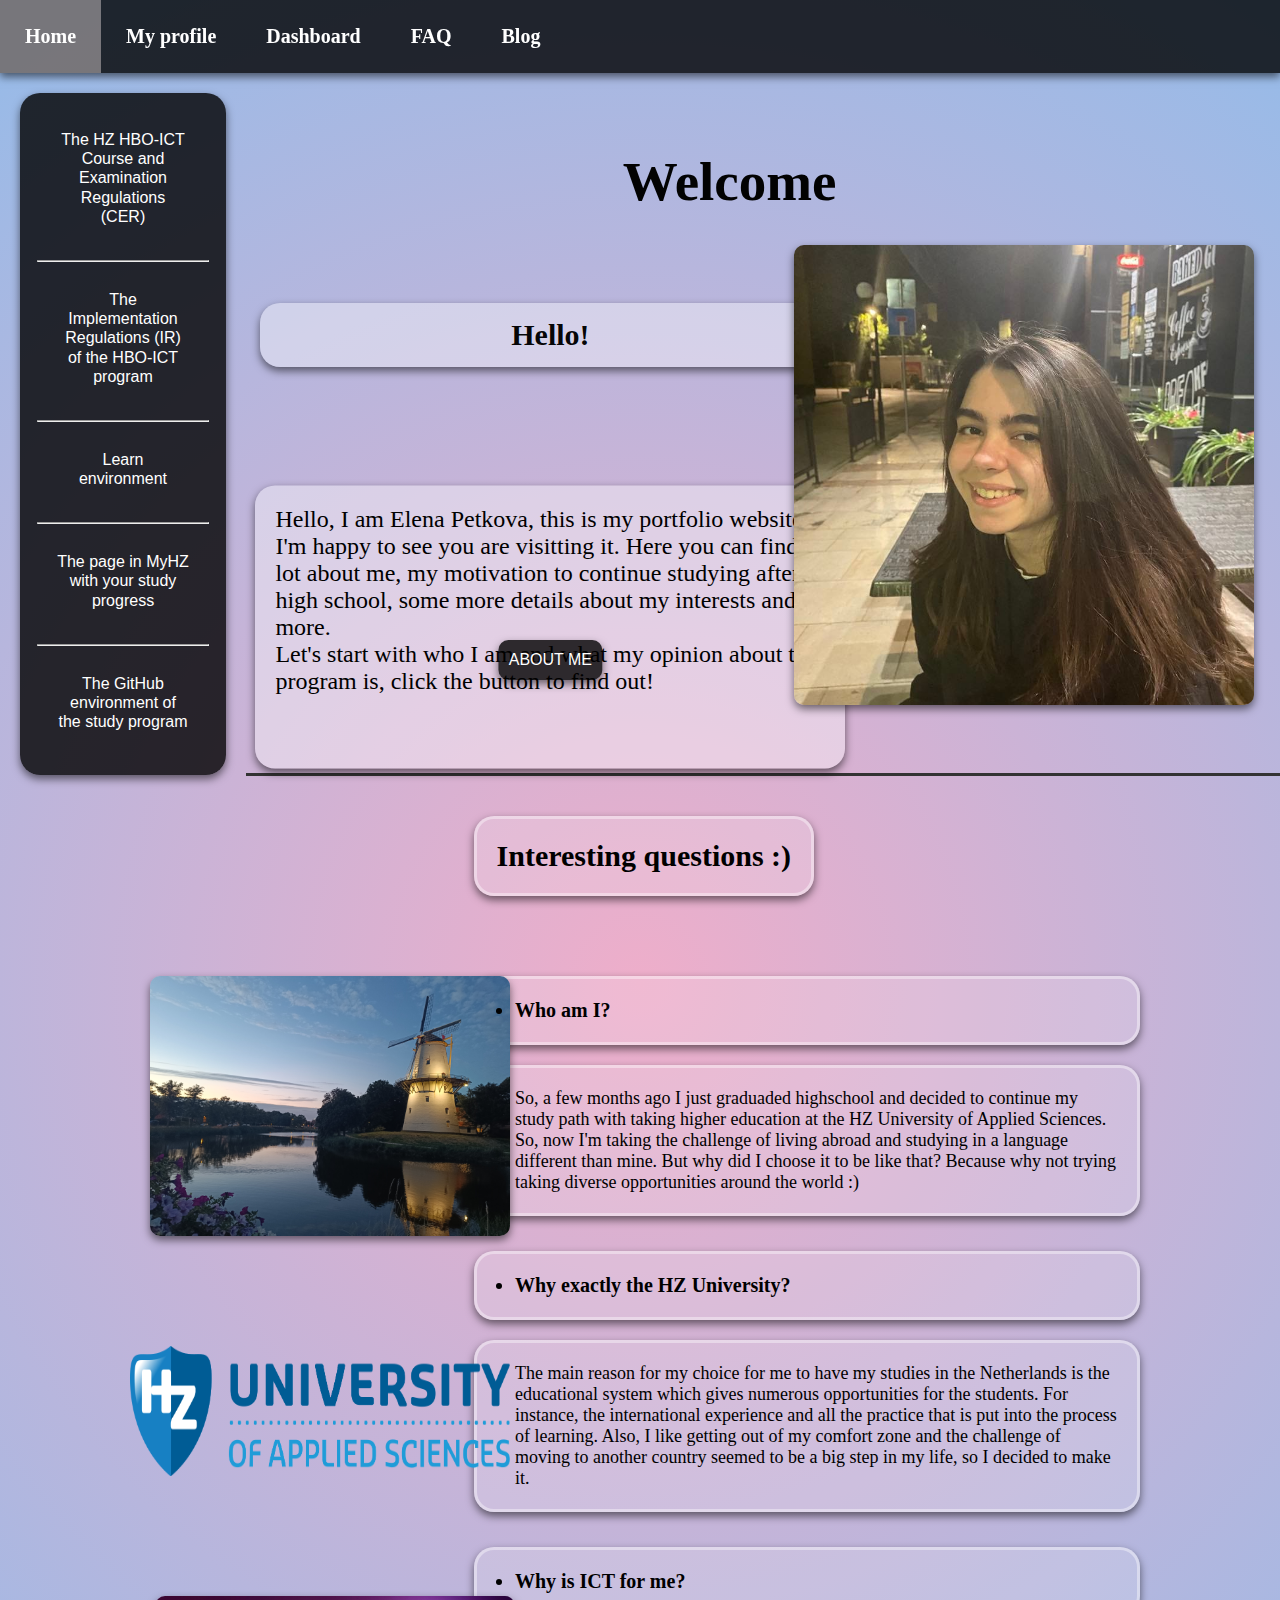
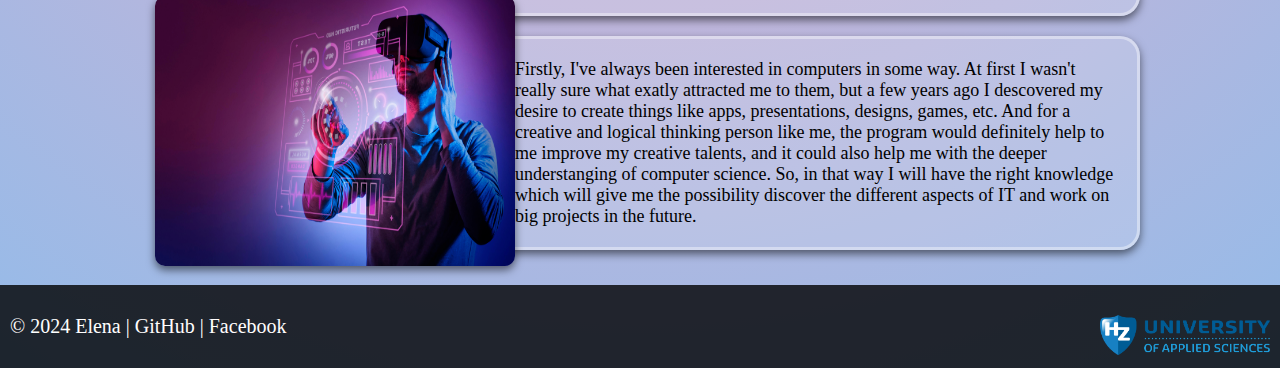
==== index.html @ 94bda532 "new file:   blog-pages-style.css 	modified:   blog/first-feedback.html 	modified:   blog/ict-field-w" ====
<!DOCTYPE html>
<html lang="en">

<head>
  <link rel="stylesheet" href="style.css">
  <meta charset="UTF-8">
  <meta name="viewport" content="width=device-width, initial-scale=1.0">
  <meta http-equiv="X-UA-Compatible" content="ie=edge">
  <title>index</title>
</head>

<body>
  <nav class="navbar">
    <div class="navdiv">
      <ul>
        <li> <a href="index.html" class="active">Home</a> </li>
        <li> <a href="profile.html">My profile</a> </li>
        <li> <a href="dashboard.html">Dashboard</a> </li>
        <li> <a href="faq.html">FAQ</a> </li>
        <li>
          <a href="blog.html">Blog</a>
          <ul class="dropdown">
            <li> <a href="blog/ict-field-work.html">ICT field Work</a> </li>
            <li> <a href="blog/first-feedback.html">First Feedback</a> </li>
            <li> <a href="blog/personal-swot-analysis.html">Personal SWOT Analysis</a> </li>
            <li> <a href="blog/programming-experience.html">Programming experience</a> </li>
            <li> <a href="blog/study-choice-activities.html">Study-choice-activities</a> </li>
          </ul>

      </ul>
    </div>
  </nav>
  <div class="background-container-index-page">
    <aside>
      <div class="navbar-aside">
        <ul>
          <li> <a href="https://oer.hz.nl/6978cdea-fb31-430b-9bf9-63206aa07754#111-course-and-examination-regulations"
              target="_blank" rel="noopener noreferrer">The HZ HBO-ICT Course and Examination Regulations (CER)</a></li>
          <hr>
          <li> <a
              href="https://oer.hz.nl/6978cdea-fb31-430b-9bf9-63206aa07754#chapter-2-implementation-regulation-hz-cer"
              target="_blank" rel="noopener noreferrer">The Implementation Regulations (IR) of the HBO-ICT program</a>
          </li>
          <hr>
          <li> <a href="https://learn.hz.nl/my/" target="_blank" rel="noopener noreferrer">Learn environment</a></li>
          <hr>
          <li> <a href="https://hz.osiris-student.nl/voortgang" target="_blank" rel="noopener noreferrer">The page in
              MyHZ with your study progress</a></li>
          <hr>
          <li> <a href="https://github.com/HZ-HBO-ICT" target="_blank" rel="noopener noreferrer">The GitHub environment
              of the study program</a></li>
        </ul>
      </div>
    </aside>
  </div>

  <h2 id="welcome-header"> Welcome </h2>
  <h1 id="hello-header">Hello!</h1>
  <p id="introduction-paragraph">
    Hello, I am Elena Petkova, this is my portfolio website. I'm happy to see you are visitting it. Here you can find a
    lot about me, my
    motivation to continue studying after high school, some more details about my interests and more.
    <br>
    Let's start with who I am and what my opinion about the program is, click the button to find out! <br><br><br>
  </p>
  <img id="me-photo" src="images/picture_of_me.jpg" alt="elena-petkova" title="elena-petkova">
  <a href="#line">
    <button id="ict-button" type="button">ABOUT ME</button>
  </a>
  <hr id="line">

  <h2 id="int-qna-header">Interesting questions :)</h2>
  <main>
    <img id="netherlands-photo" src="images/netherlands.jpg" alt="The Netherlands" title="The Netherlands">
    <a href="https://hz.nl/" target="_blank">
      <img id="hz-logo-app-sciences" src="images/hz-university-of-applied-sciences.png"
        alt="HZ University of Applied Scinces" title="HZ University of Applied Sciences">
    </a>
    <img id="digital-picture" src="images/digital-index-pic.jpg" alt="ICT" title="ICT">
    <section class="main-content">
      <ul>
        <h3>
          <li>Who am I?</li>
        </h3>
        <p>
          So, a few months ago I just graduaded highschool and decided to continue my study path with taking higher
          education
          at the HZ University of Applied Sciences. So, now I'm taking the challenge of living abroad and studying in a
          language different than mine. But why did I choose it to be like that? Because why not trying taking diverse
          opportunities around the world :)
        </p>
        <h3>
          <li>Why exactly the HZ University?</li>
        </h3>
        <p>
          The main reason for my choice for me to have my studies in the Netherlands is the educational system which
          gives numerous opportunities for the students. For instance, the international experience and all the practice
          that is put into the process
          of learning. Also, I like getting out of my comfort zone and the challenge of moving to another country seemed
          to be a big step in my life, so I decided to make it.
        </p>
        <h3>
          <li>Why is ICT for me?</li>
        </h3>
        <p>
          Firstly, I've always been interested in computers in some way. At first I wasn't really sure what exatly
          attracted me to them, but a few years ago I descovered my desire to create things like apps, presentations,
          designs, games, etc. And for a creative and logical thinking person like me, the program would definitely help
          to me improve my creative talents, and it could also help me with the deeper understanging of computer
          science. So,
          in that way I will have the right knowledge which will give me the possibility discover the different aspects
          of IT and work on big projects in the future.
        </p>
      </ul>
    </section>
  </main>
</body>
<footer>
  <p>&copy; 2024 Elena |
    <a href="https://github.com/Elena9990" target="_blank">GitHub</a> |
    <a href="https://www.facebook.com/profile.php?id=100008649525337" target="_blank">Facebook</a>
    <a href="https://hz.nl/" target="_blank">
      <img src="../images/hz-university-of-applied-sciences.png">
    </a>
  </p>
</footer>
</html>
---- style.css ----
body {
    background: radial-gradient(circle, rgba(238, 174, 202, 1) 0%, rgba(148, 187, 233, 1) 100%);
    font-family: 'comic sans ms';
    font-size: 20px;
    margin: 0px;
    flex-direction: column;
}

h1 {
    text-align: center;
}


/*navigation bar*/
.navbar {
    position: sticky;
    top: 0;
    z-index: 1000;
    width: 100%;
}

.navbar ul {
    overflow: hidden;
    list-style-type: none;
    background-color: #000000cd;
    box-shadow: 0 4px 8px rgba(0, 0, 0, 0.538);
    font-family: calibri;
    padding: 0px;
    margin: 0px;
    text-decoration-color: white;
    font-weight: bold;
    font-family: 'comic sans ms';

}

.navdiv a {
    color: white;
    text-decoration: none;
    padding: 25px;
    display: block;
    text-align: center;
}

.navdiv a:hover {
    background-color: rgb(45, 45, 45);
}

.navdiv a.active {
    background-color: #ede2df6e; 
}

.navdiv li {
    float: left;
}


/*dropdown menu*/
ul li ul.dropdown {
    width: 66%;
    background: rgba(0, 0, 0, 0.249);
    box-shadow: 0 4px 8px rgba(0, 0, 0, 0.538);
    position: absolute;
    z-index: 999;
    display: none;
}

ul li ul.dropdown li {
    display: block;
}

ul li:hover ul.dropdown {
    display: block;
}

ul li a:hover {
    background-color: #000000;
}

ul li ul.dropdown li a {
    font-size: 15px;
    color: white;
}

/*aside menu*/
aside {
    width: 15%;
    margin: 20px;
    float: left;
    background-color: #000000cd;
    box-shadow: 0 4px 8px rgba(0, 0, 0, 0.538);
    padding: 7px;
    padding-bottom: 0;
    border-radius: 20px;
    font-family: 'comic sans ms', sans-serif;
    font-size: 16px;
    line-height: 1.2;
}

.navbar-aside {
    margin: 0;
    padding: 0;
}

.navbar-aside ul {
    list-style: none;
    margin: 0;
    padding: 10px;
}

.navbar-aside ul li {
    margin-bottom: 14px;
    padding: 20px;
    text-align: center;
    border-radius: 20px;
}

.navbar-aside ul li a {
    font-size: 16px;
    text-decoration: none;
    color: white;
}

.navbar-aside ul li a:hover {
    background-color: #303030;
}

.navbar-aside ul li:hover {
    background-color: #303030;
    border-radius: 20px;
}

/*index page*/
.background-container-index-page {

    background-image: url('images/newest_one-transformed.jpeg');
    background-size: cover;
    background-position: center;
    background-repeat: no-repeat;
    height: 700px;
}

#welcome-header {
    position: absolute;
    top: 15%;
    left: 57%;
    transform: translate(-50%, -50%);
    color: rgba(0, 0, 0, 0.992);
    text-align: center;
    font-size: 55px;
}

#hello-header {
    background-color: rgba(255, 255, 255, 0.382);
    box-shadow: 0 4px 8px rgba(0, 0, 0, 0.538);
    border-radius: 20px;
    padding: 15px;
    width: 550px;
    position: absolute;
    top: 35%;
    left: 43%;
    transform: translate(-50%, -50%);
    color: rgba(0, 0, 0, 0.992);
    text-align: center;
    font-size: 30px;
}

#introduction-paragraph {
    background-color: rgba(255, 255, 255, 0.382);
    box-shadow: 0 4px 8px rgba(0, 0, 0, 0.538);
    border-radius: 20px;
    padding: 20px;
    width: fit-content;
    position: absolute;
    max-width: 550px;
    top: 67%;
    left: 43%;
    transform: translate(-50%, -50%);
    color: rgb(0, 0, 0);
    text-align: left;
    font-size: 24px;

}

#me-photo {
    box-shadow: 0 4px 8px rgba(0, 0, 0, 0.538);
    position: absolute;
    top: 475px;
    left: 80%;
    transform: translate(-50%, -50%);
    height: 460px;
    width: 460px;
    border-radius: 10px;
}

#ict-button {
    position: absolute;
    box-shadow: 0 4px 8px rgba(0, 0, 0, 0.538);
    width: fit-content;
    height: 40px;
    left: 43%;
    top: 660px;
    transform: translate(-50%, -50%);
    background-color: #000000cd;
    border: none;
    color: white;
    padding: 10px;
    text-align: center;
    font-size: 16px;
    cursor: pointer;
    border-radius: 10px;

}

#line {
    border: black;
    height: 3px;
    color: #333;
    background-color: #333;
    margin-top: 0px;
}

#int-qna-header {
    background-color: #ffffff27;
    box-shadow: 0 4px 8px rgba(0, 0, 0, 0.538);
    border-radius: 20px;
    border-style: solid;
    border-color: #ffffff65;
    padding: 20px;
    max-width: fit-content;
    margin-left: 37%;
    margin-bottom: 20px;
    margin-top: 40px;
}

#netherlands-photo {
    width: 360px;
    height: 260px;
    float: left;
    margin-left: 150px;
    margin-top: 0;
    border-radius: 10px;
    box-shadow: 0 4px 8px rgba(0, 0, 0, 0.538);
}

#hz-logo-app-sciences {
    width: 380px;
    height: 130px;
    float: left;
    margin-left: -380px;
    margin-top: 370px;
    border-radius: 10px;
}

#digital-picture {
    width: 360px;
    height: 270px;
    float: left;
    margin-left: -355px;
    margin-top: 620px;
    border-radius: 10px;
    box-shadow: 0 4px 8px rgba(0, 0, 0, 0.538);
}

.main-content {
    margin-top: 80px;
    max-width: fit-content;
}

.main-content h3 {
    background-color: #ffffff27;
    box-shadow: 0 4px 8px rgba(0, 0, 0, 0.538);
    border-radius: 20px;
    border-style: solid;
    border-color: #ffffff65;
    padding: 20px;
    max-width: 50%;
    margin-left: 35%;
    margin-bottom: 20px;
    font-size: 20px;
    margin-top: 10px;
}

.main-content ul li {
    margin-left: 10px;
    margin-bottom: 0px;
}

.main-content p {
    background-color: #ffffff27;
    box-shadow: 0 4px 8px rgba(0, 0, 0, 0.538);
    border-radius: 20px;
    border-style: solid;
    border-color: #ffffff65;
    padding: 20px;
    max-width: 50%;
    margin-left: 35%;
    margin-bottom: 35px;
    font-size: 18px;
    margin-top: 10px;
}


/*profile page*/
#profile-header {
    background-color: #ffffff2f;
    border-radius: 20px;
    box-shadow: 0 4px 8px rgba(0, 0, 0, 0.538);
    width: fit-content;
    float: center;
    padding: 15px;
    margin-left: 49%;
}

.profile-page-main {
    background-color: #ffffff2f;
    border-radius: 20px;
    padding: 10px;
    box-shadow: 0 4px 8px rgba(0, 0, 0, 0.538);
    text-align: left;
    width: 75%;
    margin-left: 20%;
    margin-right: 25%;
    margin-bottom: 50px;
}

.profile-info-div ul li {
    width: 250px;
}

.profile-info-div {
    font-family: 'comic sans ms';
    padding-left: 20px;
}

#Characteristics-header {
    border-style: ridge;
    border-color: #000000;
    box-shadow: 0 4px 8px rgba(0, 0, 0, 0.538);
    border-radius: 10px;
    border-width: 2px;
    width: fit-content;
    padding: 5px;
}

.profile-page-images {
    margin-left: 320px;
    margin-top: -35%;
}

.profile-page-images img {
    width: 250px;
    margin: 5px;
    margin-top: 25px;
    border-radius: 10px;
}

#inner-me-header{
    border-style: ridge;
    border-color: #000000;
    box-shadow: 0 4px 8px rgba(0, 0, 0, 0.538);
    border-radius: 10px;
    border-width: 2px;
    width: fit-content;
    padding: 5px;
}

#hobbies-header{
    border-style: ridge;
    border-color: #000000;
    box-shadow: 0 4px 8px rgba(0, 0, 0, 0.538);
    border-radius: 10px;
    border-width: 2px;
    width: fit-content;
    padding: 5px;
}

#profile-hr {
    border-color: #000000;
}

.div-videos {
    font-family: calibri;
    padding: 20px;
    margin: 8%;
    margin-bottom: 0;
    margin-top: 0;
}

#watch-videos-header {
    text-align: center;
    margin-bottom: 30px;
    background-color: #010000e3;
    box-shadow: 0 4px 8px rgba(0, 0, 0, 0.538);
    color: #dddddd;
    padding: 20px;
    width: fit-content;
    margin-left: 20%;
    border-radius: 5px;
    margin-top: 0;
}

iframe {
    border-radius: 30px;
    padding: 2px;
    box-shadow: 0 4px 8px rgba(0, 0, 0, 0.538);
}

.descriptions-section {
    margin-left: 60%;
    margin-top: -105%;
    font-family: 'comic sans ms';
    font-size: 17px;
}

.descriptions-section p {
    margin-bottom: 50px;
}

#video-header {
    box-shadow: 0 4px 8px rgba(0, 0, 0, 0.538);
    border-style: ridge;
    border-color: #000000;
    border-radius: 10px;
    border-width: 2px;
    width: fit-content;
    padding: 5px;
}

/*dashboard page*/
#dashboard-header {
    background-color: #ffffff27;
    box-shadow: 0 4px 8px rgba(0, 0, 0, 0.538);
    border-radius: 20px;
    width: fit-content;
    float: center;
    margin-left: 50%;
    padding: 15px;
}

.dashboard-main {
    max-width: 75%;
    float: right;
}

.dashboard-table {
    border-collapse: collapse;
    font-size: 0.9em;
    font-family: 'comic sans ms', sans-serif;
    min-width: 400px;
    box-shadow: 0 4px 8px rgba(0, 0, 0, 0.538);
    margin-top: 5px;
    margin-bottom: 20px;
    text-align: center;
    margin-right: 10%;
}

.dashboard-table th {
    padding: 22px;
    text-align: left;
}

.dashboard-table tr {
    border-bottom: 1px solid #dddddd;
}

.dashboard-table tr:last-of-type {
    border-bottom: 2px solid #000000;
}

.dashboard-table td {
    padding: 22px;
    text-align: left;
}

#dash-thead-1 {
    background-color: #000000c7;
    color: #ffffff;
    text-align: center;
}

#dash-thead-1 td {
    padding: 15px;
    text-align: center;
}

#quartile-td {
    text-align: center;
}

#grade-input{
    background-color: #ddddddc1;
}

.progress-bar {
    background-color: rgba(0, 0, 0, 0.819);
    border-radius: 13px;
    padding: 3px;
    text-align: right;
    width: 1015px;
}

.progress-bar div {
    background-color: #ffffffb4;
    width: 85%;
    height: 25px;
    border-radius: 10px;
    margin-bottom: 0%;
}

/*faq page*/
#questions-header {
    background-color: #ffffff27;
    box-shadow: 0 4px 8px rgba(0, 0, 0, 0.538);
    border-radius: 20px;
    width: fit-content;
    float: center;
    margin-left: 50%;
    padding: 15px;
}

.faq-main {
    max-width: 45%;
    float: right;
    font-family: calibri;
    background-color: #ffffff27;
    box-shadow: 0 4px 8px rgba(0, 0, 0, 0.538);
    border-radius: 20px;
    padding: 50px;
    margin-right: 19%;
    margin-bottom: 50px;
    margin-top: 10px;
    padding-top: 20px;
    padding-bottom: 20px;
}

/*blog page*/
#blog-header {
    background-color: #ffffff27;
    box-shadow: 0 4px 8px rgba(0, 0, 0, 0.538);
    border-radius: 20px;
    width: fit-content;
    margin-left: 13%;
    padding: 15px;
}

.blog-table {
    margin-right: 20px;
    margin-bottom: 50px;
    border-collapse: collapse;
    box-shadow: 0 4px 8px rgba(0, 0, 0, 0.748);
    border-radius: 10px;
    overflow: hidden;
    font-family: 'comic sans ms';
}


.blog-table th,
.blog-table td {
    padding: 10px;
    padding-left: 40px;
    text-align: left;
    vertical-align: top;
}

.blog-table th {
    background-color: #000101c6;
    color: white;
    font-size: 15px;
    text-transform: uppercase;
    letter-spacing: 1px;
    border-bottom: 2px solid #060a0f;
}

.blog-table td {
    background-color: #ffffff6f;
    color: #000000;
    border-bottom: 1px solid #dddddd;
    padding-top: 20px;
}

.blog-table a {
    color: #0073e6;
    text-decoration: none;
    font-weight: bold;
}

.blog-table a:hover {
    text-decoration: underline;
}

.blog-td img {
    width: 80%;
    margin-left: 9%;
    height: 470px;
    border-radius: 20px;
}

summary {
    padding: 10px;
    display: flex;
    justify-content: space-between;
    
}

summary:after {
    content: "\002B";
}

details[open] summary {
    border-bottom: 1px solid #000000;
    margin-bottom: 20px;
}

details[open] summary:after {
    content: "\00D7";
}

details[open] div {
    padding: 20px;
}

/*footer*/
footer {
    position: relative;
    width: 100%;
    background-color: #000000cd;
    padding: 10px;
    text-align: center;
    box-sizing: border-box;
    margin-top: 20px;
    clear: both;
}

footer p {
    color: white;
    text-align: left;

}

footer img {
    height: 40px;
    width: 170px;
    float: right;
}

footer a {
    color: #fffdfd;
    text-decoration: none;
}

footer a:hover {
    text-decoration: underline;
}
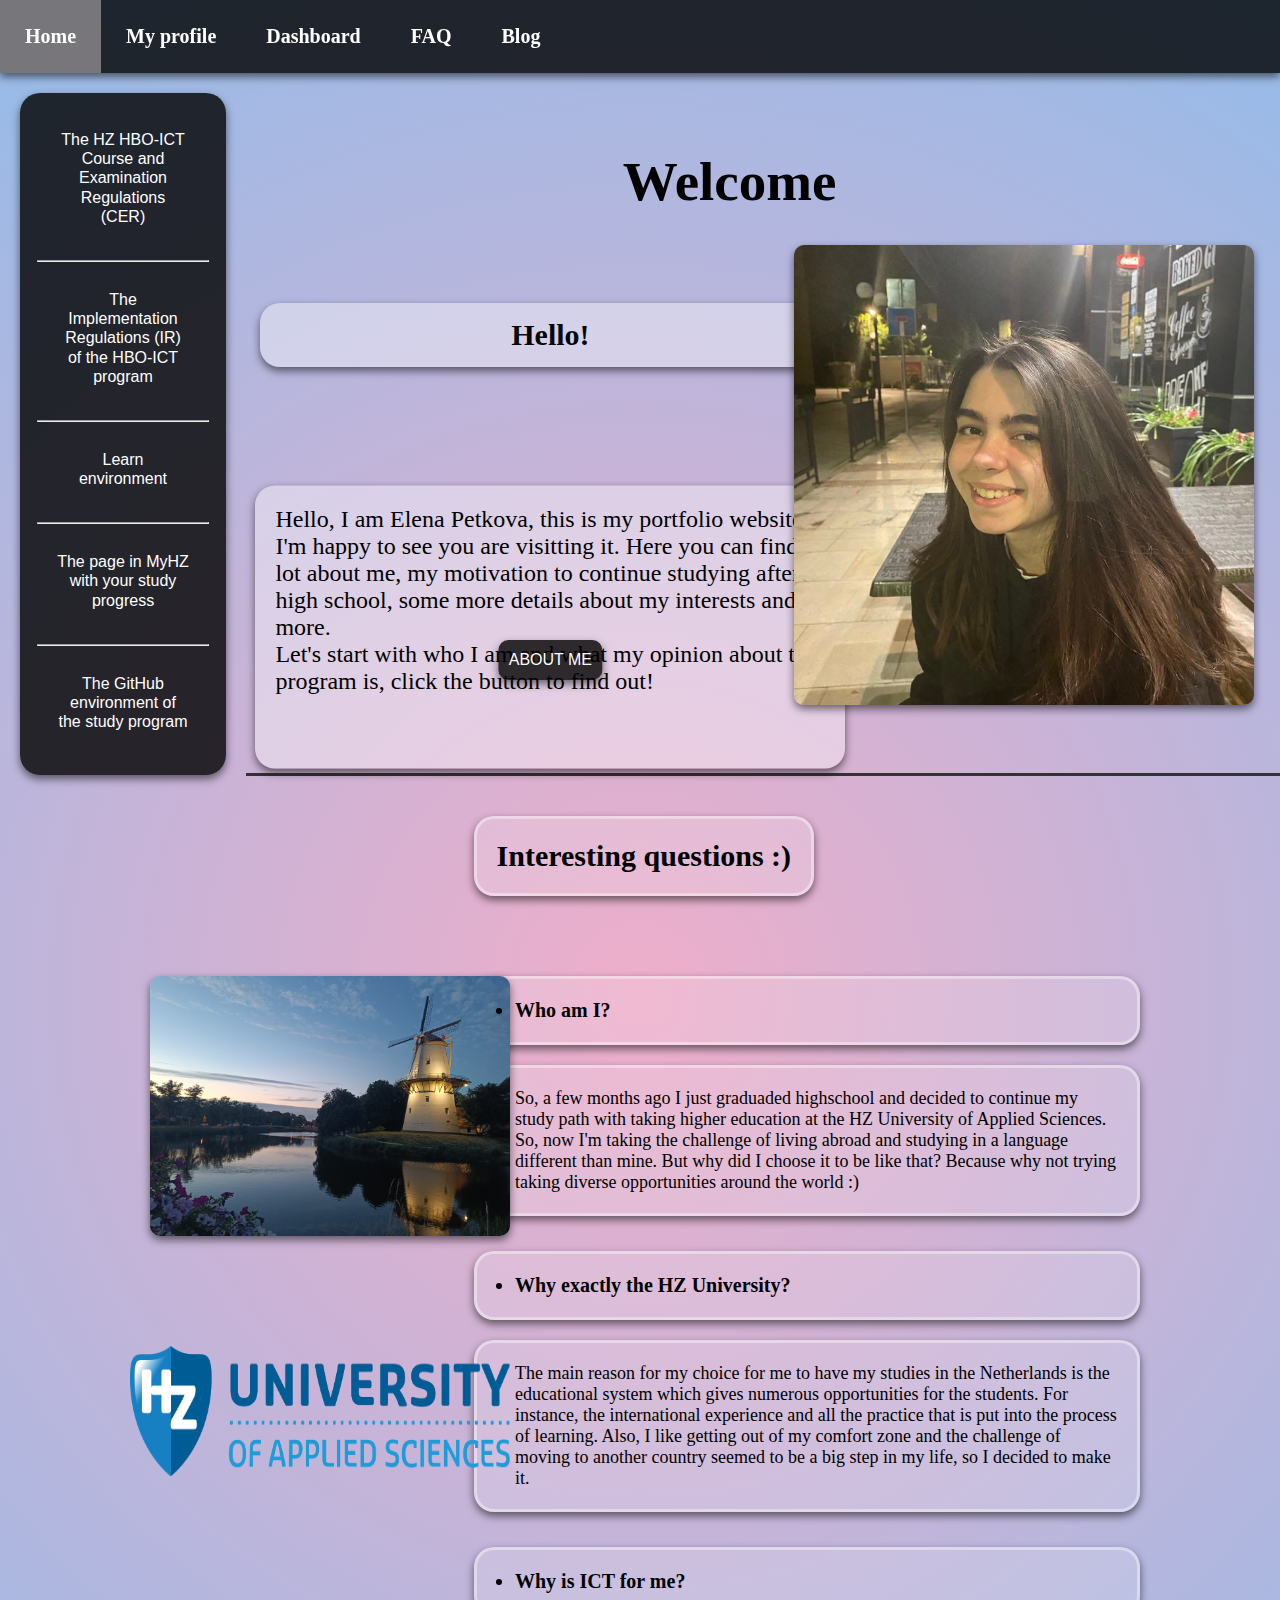
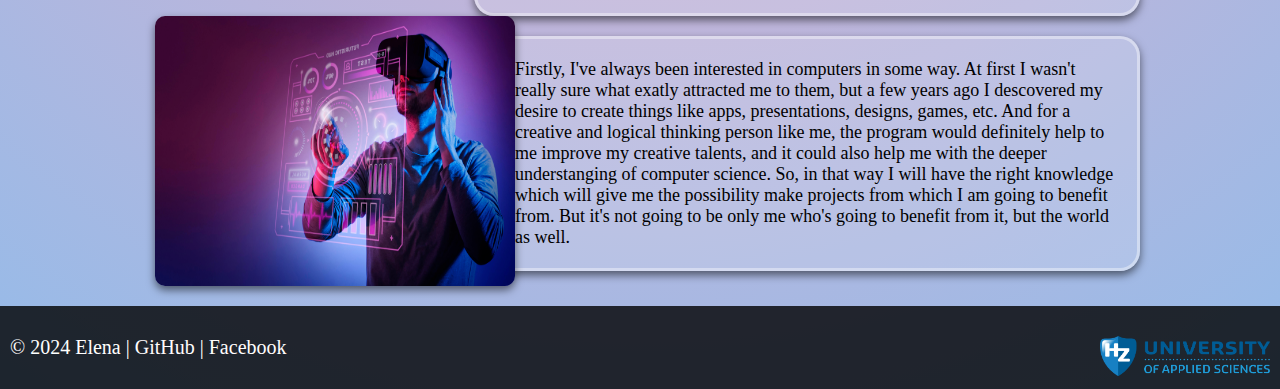
==== commit 5a56b0b8: "modified:   blog.html 	modified:   blog/first-feedback.html 	modified:   blog/ict-field-work.html 	m" ====
--- a/index.html
+++ b/index.html
@@ -108,8 +108,8 @@
           designs, games, etc. And for a creative and logical thinking person like me, the program would definitely help
           to me improve my creative talents, and it could also help me with the deeper understanging of computer
           science. So,
-          in that way I will have the right knowledge which will give me the possibility discover the different aspects
-          of IT and work on big projects in the future.
+          in that way I will have the right knowledge which will give me the possibility make projects from which I am
+          going to benefit from. But it's not going to be only me who's going to benefit from it, but the world as well.
         </p>
       </ul>
     </section>
@@ -124,4 +124,5 @@
     </a>
   </p>
 </footer>
+
 </html>--- a/style.css
+++ b/style.css
@@ -10,7 +10,6 @@
     text-align: center;
 }
 
-
 /*navigation bar*/
 .navbar {
     position: sticky;
@@ -24,13 +23,11 @@
     list-style-type: none;
     background-color: #000000cd;
     box-shadow: 0 4px 8px rgba(0, 0, 0, 0.538);
-    font-family: calibri;
     padding: 0px;
     margin: 0px;
     text-decoration-color: white;
     font-weight: bold;
     font-family: 'comic sans ms';
-
 }
 
 .navdiv a {
@@ -52,7 +49,6 @@
 .navdiv li {
     float: left;
 }
-
 
 /*dropdown menu*/
 ul li ul.dropdown {
@@ -131,7 +127,6 @@
 
 /*index page*/
 .background-container-index-page {
-
     background-image: url('images/newest_one-transformed.jpeg');
     background-size: cover;
     background-position: center;
@@ -178,7 +173,6 @@
     color: rgb(0, 0, 0);
     text-align: left;
     font-size: 24px;
-
 }
 
 #me-photo {
@@ -208,7 +202,6 @@
     font-size: 16px;
     cursor: pointer;
     border-radius: 10px;
-
 }
 
 #line {
@@ -256,7 +249,7 @@
     height: 270px;
     float: left;
     margin-left: -355px;
-    margin-top: 620px;
+    margin-top: 640px;
     border-radius: 10px;
     box-shadow: 0 4px 8px rgba(0, 0, 0, 0.538);
 }
@@ -299,7 +292,6 @@
     margin-top: 10px;
 }
 
-
 /*profile page*/
 #profile-header {
     background-color: #ffffff2f;
@@ -354,17 +346,9 @@
     border-radius: 10px;
 }
 
-#inner-me-header{
-    border-style: ridge;
-    border-color: #000000;
-    box-shadow: 0 4px 8px rgba(0, 0, 0, 0.538);
-    border-radius: 10px;
-    border-width: 2px;
-    width: fit-content;
-    padding: 5px;
-}
-
-#hobbies-header{
+#inner-me-header,
+#hobbies-header
+{
     border-style: ridge;
     border-color: #000000;
     box-shadow: 0 4px 8px rgba(0, 0, 0, 0.538);
@@ -599,7 +583,6 @@
     padding: 10px;
     display: flex;
     justify-content: space-between;
-    
 }
 
 summary:after {
@@ -634,7 +617,6 @@
 footer p {
     color: white;
     text-align: left;
-
 }
 
 footer img {
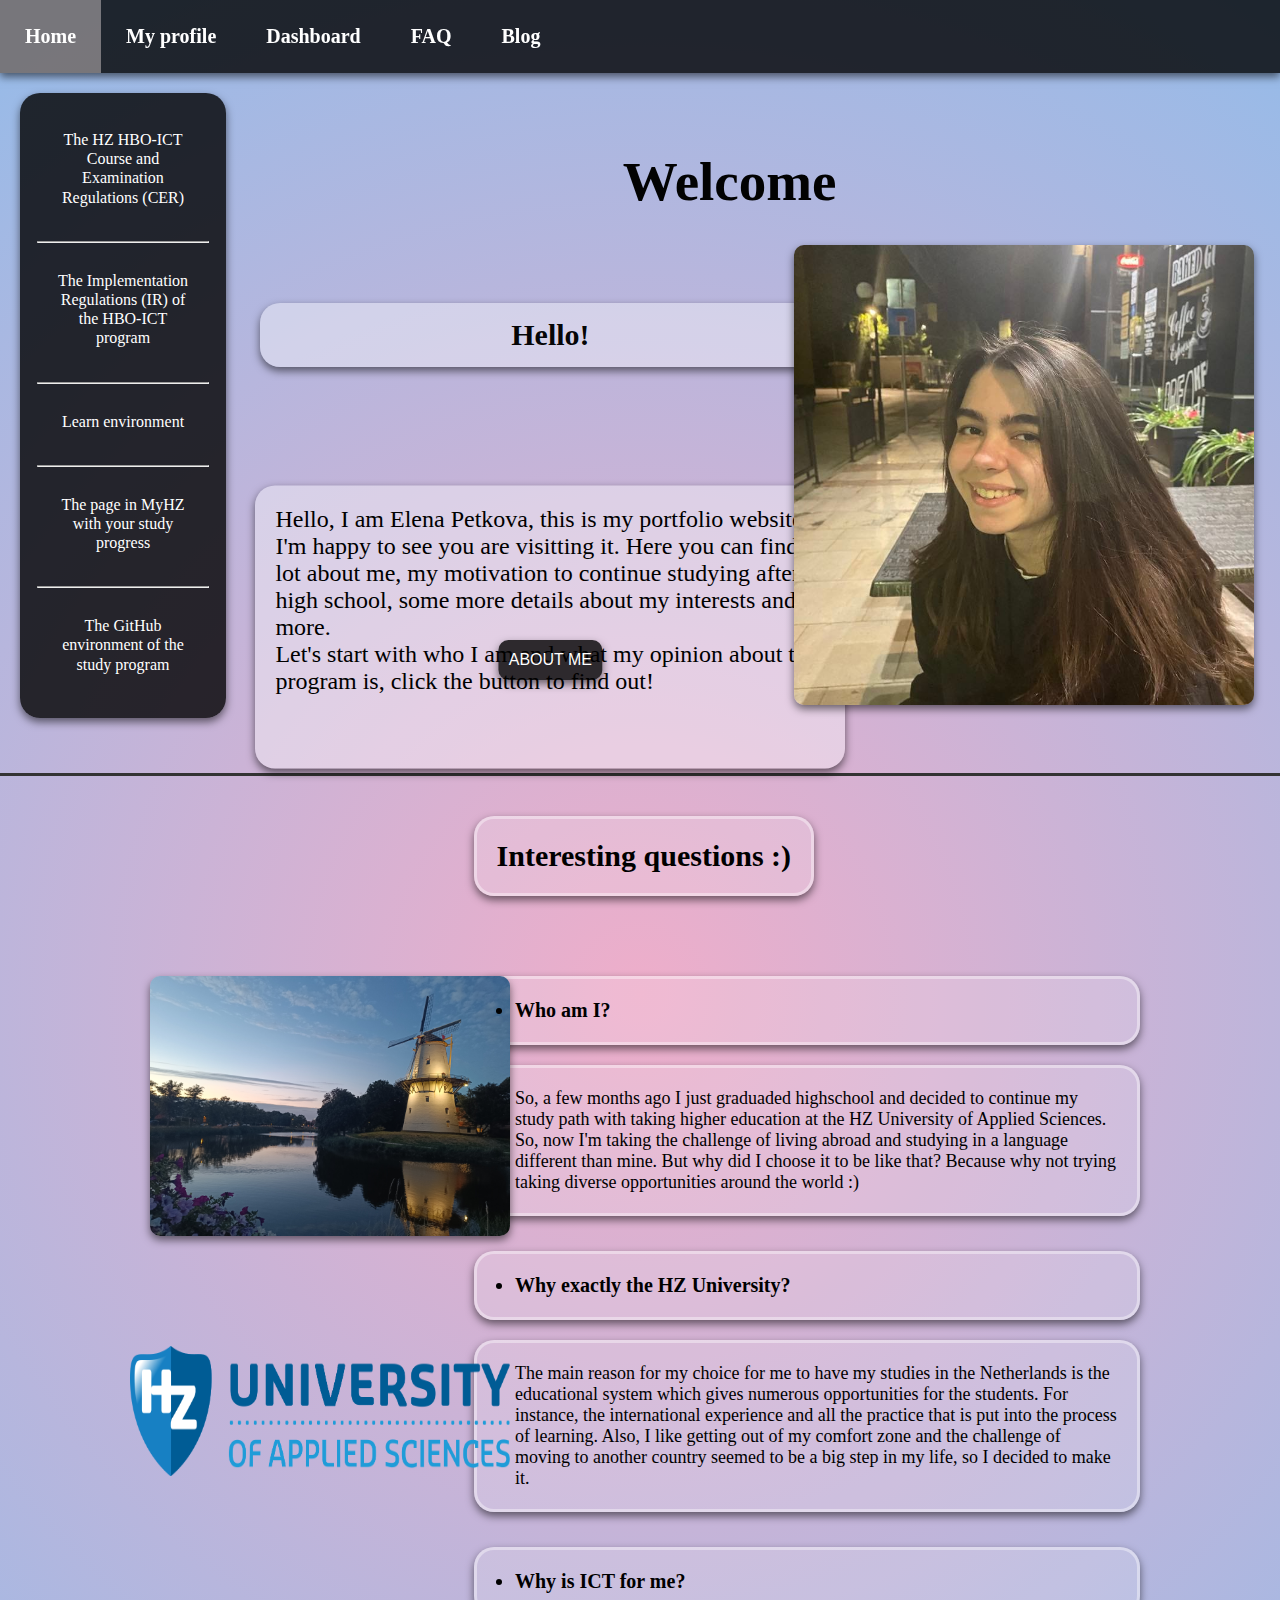
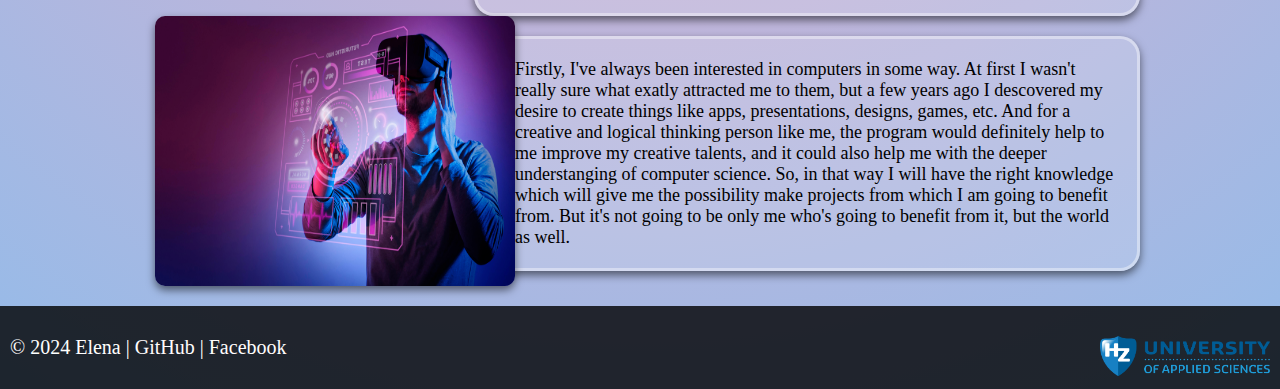
==== commit 83c55eff: "modified:   index.html 	modified:   profile.html 	modified:   style.css Changes in the css and html" ====
--- a/index.html
+++ b/index.html
@@ -4,12 +4,15 @@
 <head>
   <link rel="stylesheet" href="style.css">
   <meta charset="UTF-8">
+  <meta name="description" content="Are you curious to see a motivated student who wants to achieve their goals? 
+    Here you can find them and start a journey in their inside world.">
   <meta name="viewport" content="width=device-width, initial-scale=1.0">
   <meta http-equiv="X-UA-Compatible" content="ie=edge">
-  <title>index</title>
+  <title>Home page</title>
 </head>
 
 <body>
+  <!--navigation bar-->
   <nav class="navbar">
     <div class="navdiv">
       <ul>
@@ -26,11 +29,12 @@
             <li> <a href="blog/programming-experience.html">Programming experience</a> </li>
             <li> <a href="blog/study-choice-activities.html">Study-choice-activities</a> </li>
           </ul>
-
       </ul>
     </div>
   </nav>
+
   <div class="background-container-index-page">
+    <!--aside menu-->
     <aside>
       <div class="navbar-aside">
         <ul>
@@ -54,6 +58,7 @@
     </aside>
   </div>
 
+  <!--this is the top part of the page-->
   <h2 id="welcome-header"> Welcome </h2>
   <h1 id="hello-header">Hello!</h1>
   <p id="introduction-paragraph">
@@ -69,15 +74,19 @@
   </a>
   <hr id="line">
 
+  <!--the main content of the page-->
   <h2 id="int-qna-header">Interesting questions :)</h2>
   <main>
+    <!--images-->
     <img id="netherlands-photo" src="images/netherlands.jpg" alt="The Netherlands" title="The Netherlands">
     <a href="https://hz.nl/" target="_blank">
       <img id="hz-logo-app-sciences" src="images/hz-university-of-applied-sciences.png"
         alt="HZ University of Applied Scinces" title="HZ University of Applied Sciences">
     </a>
     <img id="digital-picture" src="images/digital-index-pic.jpg" alt="ICT" title="ICT">
-    <section class="main-content">
+
+    <!--the main text in on the page-->
+    <section class="section-main-content">
       <ul>
         <h3>
           <li>Who am I?</li>
@@ -115,6 +124,8 @@
     </section>
   </main>
 </body>
+
+<!--footer-->
 <footer>
   <p>&copy; 2024 Elena |
     <a href="https://github.com/Elena9990" target="_blank">GitHub</a> |
--- a/style.css
+++ b/style.css
@@ -6,10 +6,6 @@
     flex-direction: column;
 }
 
-h1 {
-    text-align: center;
-}
-
 /*navigation bar*/
 .navbar {
     position: sticky;
@@ -27,7 +23,6 @@
     margin: 0px;
     text-decoration-color: white;
     font-weight: bold;
-    font-family: 'comic sans ms';
 }
 
 .navdiv a {
@@ -87,7 +82,6 @@
     padding: 7px;
     padding-bottom: 0;
     border-radius: 20px;
-    font-family: 'comic sans ms', sans-serif;
     font-size: 16px;
     line-height: 1.2;
 }
@@ -111,7 +105,6 @@
 }
 
 .navbar-aside ul li a {
-    font-size: 16px;
     text-decoration: none;
     color: white;
 }
@@ -254,12 +247,12 @@
     box-shadow: 0 4px 8px rgba(0, 0, 0, 0.538);
 }
 
-.main-content {
+.section-main-content {
     margin-top: 80px;
     max-width: fit-content;
 }
 
-.main-content h3 {
+.section-main-content h3 {
     background-color: #ffffff27;
     box-shadow: 0 4px 8px rgba(0, 0, 0, 0.538);
     border-radius: 20px;
@@ -273,12 +266,12 @@
     margin-top: 10px;
 }
 
-.main-content ul li {
+.section-main-content ul li {
     margin-left: 10px;
     margin-bottom: 0px;
 }
 
-.main-content p {
+.section-main-content p {
     background-color: #ffffff27;
     box-shadow: 0 4px 8px rgba(0, 0, 0, 0.538);
     border-radius: 20px;
@@ -320,11 +313,10 @@
 }
 
 .profile-info-div {
-    font-family: 'comic sans ms';
     padding-left: 20px;
 }
 
-#Characteristics-header {
+#what-is-more-header {
     border-style: ridge;
     border-color: #000000;
     box-shadow: 0 4px 8px rgba(0, 0, 0, 0.538);
@@ -346,7 +338,7 @@
     border-radius: 10px;
 }
 
-#inner-me-header,
+#more-char-header,
 #hobbies-header
 {
     border-style: ridge;
@@ -363,7 +355,6 @@
 }
 
 .div-videos {
-    font-family: calibri;
     padding: 20px;
     margin: 8%;
     margin-bottom: 0;
@@ -392,7 +383,6 @@
 .descriptions-section {
     margin-left: 60%;
     margin-top: -105%;
-    font-family: 'comic sans ms';
     font-size: 17px;
 }
 
@@ -429,7 +419,6 @@
 .dashboard-table {
     border-collapse: collapse;
     font-size: 0.9em;
-    font-family: 'comic sans ms', sans-serif;
     min-width: 400px;
     box-shadow: 0 4px 8px rgba(0, 0, 0, 0.538);
     margin-top: 5px;
@@ -536,7 +525,6 @@
     overflow: hidden;
     font-family: 'comic sans ms';
 }
-
 
 .blog-table th,
 .blog-table td {
